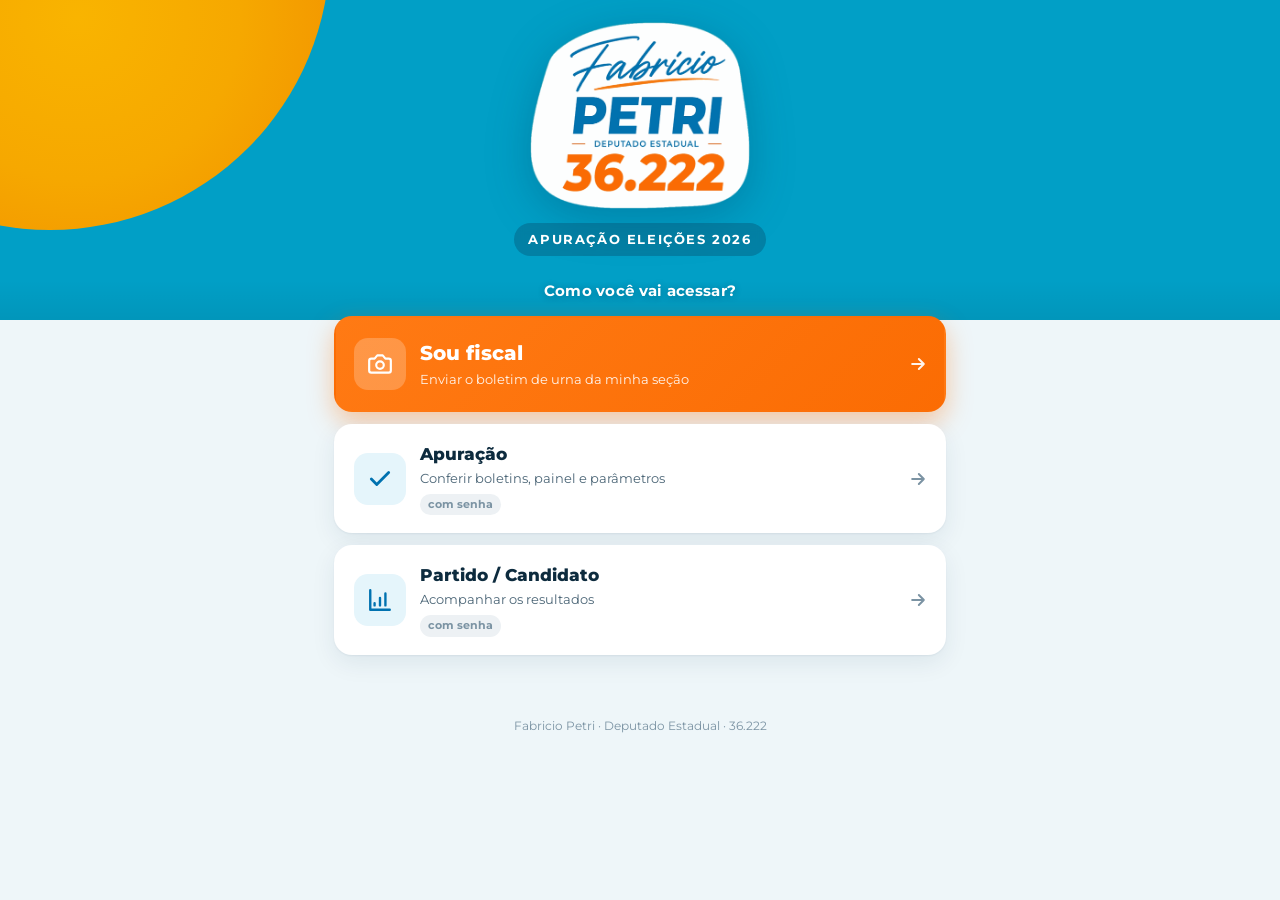
==== index.html @ ef349362 "Add files via upload" ====
<!doctype html>
<html lang="pt-BR">
<head>
  <meta charset="utf-8">
  <meta name="viewport" content="width=device-width, initial-scale=1, viewport-fit=cover">
  <meta name="theme-color" content="#019fc6">
  <title>Apuração — Fabricio Petri 36.222</title>
  <meta name="description" content="Apuração da campanha Fabricio Petri 36.222 — fiscais, apuração e partido">
  <link rel="icon" href="assets/img/favicon.png">
  <link rel="apple-touch-icon" href="assets/img/icon-192.png">
  <link rel="manifest" href="manifest.webmanifest">
  <link rel="preconnect" href="https://fonts.googleapis.com">
  <link rel="preconnect" href="https://fonts.gstatic.com" crossorigin>
  <link href="https://fonts.googleapis.com/css2?family=Montserrat:wght@500;600;700;800&display=swap" rel="stylesheet">
  <link rel="stylesheet" href="assets/css/app.css">
</head>
<body class="pg-inicio">
  <header class="hero">
    <img class="logo" src="assets/img/logo-480.png" alt="Fabricio Petri — Deputado Estadual 36.222" width="480" height="410">
    <p class="sub">Apuração Eleições 2026</p>
  </header>

  <main class="wrap">
    <h1 class="inicio-titulo">Como você vai acessar?</h1>
    <nav class="acessos" aria-label="Escolha o acesso">
      <a class="acesso acesso-fiscal" href="fiscal.html">
        <span class="acesso-icone" data-icone="camera"></span>
        <span class="acesso-txt"><b>Sou fiscal</b><span>Enviar o boletim de urna da minha seção</span></span>
        <span class="acesso-seta" data-icone="seta"></span>
      </a>
      <a class="acesso" href="apuracao.html">
        <span class="acesso-icone" data-icone="check"></span>
        <span class="acesso-txt"><b>Apuração</b><span>Conferir boletins, painel e parâmetros</span><span class="acesso-chave" id="st-apuracao">com senha</span></span>
        <span class="acesso-seta" data-icone="seta"></span>
      </a>
      <a class="acesso" href="partido.html">
        <span class="acesso-icone" data-icone="grafico"></span>
        <span class="acesso-txt"><b>Partido / Candidato</b><span>Acompanhar os resultados</span><span class="acesso-chave" id="st-partido">com senha</span></span>
        <span class="acesso-seta" data-icone="seta"></span>
      </a>
    </nav>
  </main>
  <p class="rodape">Fabricio Petri · Deputado Estadual · 36.222</p>

  <script src="assets/js/config.js"></script>
  <script src="assets/js/core.js"></script>
  <script src="assets/js/common.js"></script>
  <script>
    (function () {
      App.bannerDemo('Para usar de verdade, configure a planilha (veja o guia).');
      var ICON = App.ICON;
      ICON.grafico = '<svg viewBox="0 0 24 24" fill="none" stroke="currentColor" stroke-width="2.2" stroke-linecap="round" stroke-linejoin="round"><path d="M3 3v18h18"/><path d="M7 15v2M12 10v7M17 6v11"/></svg>';
      App.$$('[data-icone]').forEach(function (el) { el.innerHTML = ICON[el.dataset.icone] || ''; });
      // mostra se já existe sessão aberta neste aparelho
      [['apuracao', '#st-apuracao'], ['partido', '#st-partido']].forEach(function (x) {
        var s = App.sessao.get(x[0]);
        if (s) { var el = App.$(x[1]); el.textContent = 'conectado'; el.classList.add('on'); }
      });
      if ('serviceWorker' in navigator && location.protocol === 'https:') navigator.serviceWorker.register('sw.js').catch(function () {});
    })();
  </script>
</body>
</html>
---- assets/css/app.css ----
/* =====================================================================
 * Apuração Fabricio Petri 36.222 — estilos
 * Cores da campanha: #019fc6 (azul) #f6a800 (amarelo) #fb6c03 (laranja) #ffffff
 * ===================================================================== */
:root {
  --azul: #019fc6;
  --azul-esc: #0072b0;      /* azul do logotipo */
  --azul-noite: #0a3550;
  --amarelo: #f6a800;
  --laranja: #fb6c03;
  --laranja-esc: #e86100;
  --branco: #ffffff;

  --fundo: #eef6f9;
  --card: #ffffff;
  --linha: #d9e7ee;
  --linha-forte: #b9d0dc;
  --texto: #0d2b3e;
  --texto-2: #4b6576;
  --texto-3: #7b93a3;
  --trilho: #e3edf2;

  --ok: #0f8a5f;
  --ok-bg: #e2f5ec;
  --alerta: #b35c00;
  --alerta-bg: #fff3df;
  --perigo: #c62e2e;
  --perigo-bg: #fde8e8;
  --neutro-bg: #edf1f4;

  --validado: #0072b0;
  --pendente: #e86100;

  --raio: 18px;
  --raio-sm: 12px;
  --sombra: 0 1px 2px rgba(10, 53, 80, .06), 0 8px 24px rgba(10, 53, 80, .08);
  --sombra-forte: 0 18px 50px rgba(10, 53, 80, .22);
  --fonte: 'Montserrat', system-ui, -apple-system, 'Segoe UI', Roboto, sans-serif;
}

* { box-sizing: border-box; }
html { -webkit-text-size-adjust: 100%; }
body {
  margin: 0; font-family: var(--fonte); color: var(--texto); background: var(--fundo);
  font-size: 15px; line-height: 1.45; -webkit-font-smoothing: antialiased;
}
img { max-width: 100%; display: block; }
button, input, select, textarea { font: inherit; color: inherit; }
a { color: var(--azul-esc); }
[hidden] { display: none !important; }
.sr-only { position: absolute; width: 1px; height: 1px; overflow: hidden; clip: rect(0 0 0 0); white-space: nowrap; }
.num { font-variant-numeric: tabular-nums; }

/* ---------- Faixa do modo demonstração ---------- */
.demo-banner {
  background: repeating-linear-gradient(135deg, #0a3550 0 14px, #0d4263 14px 28px);
  color: #fff; text-align: center; font-size: 12.5px; font-weight: 600; padding: 7px 12px; letter-spacing: .2px;
}
.demo-banner b { color: var(--amarelo); }

/* ---------- Cabeçalho com o "sol" da campanha ---------- */
.hero {
  position: relative; overflow: hidden; background: var(--azul); color: #fff;
  padding: 22px 16px 64px; text-align: center; isolation: isolate;
}
.hero::before {
  content: ''; position: absolute; z-index: -1; width: 560px; height: 560px; border-radius: 50%;
  left: -230px; top: -330px;
  background: radial-gradient(circle at 55% 62%, #f9b400 0%, #f6a800 35%, #f08a00 75%, #ec7f00 100%);
}
.hero::after {
  content: ''; position: absolute; z-index: -1; inset: auto 0 0 0; height: 40px;
  background: linear-gradient(to bottom, transparent, rgba(0, 0, 0, .06));
}
.hero .logo { width: min(220px, 58vw); height: auto; margin: 0 auto; filter: drop-shadow(0 10px 22px rgba(0, 40, 70, .25)); }
.hero .sub {
  margin: 14px 0 0; font-weight: 700; font-size: 13px; letter-spacing: 1.6px; text-transform: uppercase;
  display: inline-flex; align-items: center; gap: 8px; background: rgba(10, 53, 80, .28);
  padding: 7px 14px; border-radius: 99px; backdrop-filter: blur(4px);
}

.wrap { max-width: 640px; margin: -40px auto 0; padding: 0 14px 40px; position: relative; }
.wrap-l { max-width: 1240px; margin: 0 auto; padding: 18px 16px 48px; }

/* ---------- Cartões ---------- */
.card {
  background: var(--card); border-radius: var(--raio); box-shadow: var(--sombra);
  padding: 20px; margin-bottom: 16px;
}
.card h2, .card h3 { margin: 0 0 4px; }
.card-titulo { display: flex; align-items: center; justify-content: space-between; gap: 12px; margin-bottom: 14px; }
.card-titulo h2 { font-size: 17px; font-weight: 800; }
.card-titulo h3 { font-size: 15px; font-weight: 800; }
.muted { color: var(--texto-2); }
.small { font-size: 13px; }
.tiny { font-size: 12px; }

/* ---------- Formulários ---------- */
.campo { margin-bottom: 16px; }
.campo:last-child { margin-bottom: 0; }
.campo > label, .rotulo {
  display: block; font-weight: 700; font-size: 13px; margin-bottom: 6px; color: var(--texto);
}
.campo .ajuda { font-size: 12.5px; color: var(--texto-2); margin-top: 5px; }
.input, select.input, textarea.input {
  width: 100%; min-height: 52px; padding: 12px 14px; font-size: 16px; border-radius: var(--raio-sm);
  border: 1.5px solid var(--linha-forte); background: #fff; outline: none; transition: border-color .15s, box-shadow .15s;
  appearance: none; -webkit-appearance: none;
}
select.input {
  background-image: url("data:image/svg+xml,%3Csvg xmlns='http://www.w3.org/2000/svg' width='14' height='14' viewBox='0 0 24 24' fill='none' stroke='%230072b0' stroke-width='3' stroke-linecap='round' stroke-linejoin='round'%3E%3Cpath d='M6 9l6 6 6-6'/%3E%3C/svg%3E");
  background-repeat: no-repeat; background-position: right 14px center; padding-right: 40px;
}
textarea.input { min-height: 110px; resize: vertical; }
.input:focus { border-color: var(--azul); box-shadow: 0 0 0 4px rgba(1, 159, 198, .18); }
.input:disabled { background: #f3f7f9; color: var(--texto-3); }
.input.erro { border-color: var(--perigo); box-shadow: 0 0 0 4px rgba(198, 46, 46, .12); }
.grid-2 { display: grid; grid-template-columns: 1fr 1fr; gap: 12px; }
.grid-3 { display: grid; grid-template-columns: repeat(3, 1fr); gap: 12px; }
@media (max-width: 560px) { .grid-2, .grid-3 { grid-template-columns: 1fr; } }

.votos-box {
  display: flex; align-items: center; gap: 14px; border: 2px solid var(--linha-forte); border-radius: 16px;
  padding: 10px 12px 10px 16px; background: linear-gradient(180deg, #fff, #f7fbfd);
}
.votos-box:focus-within { border-color: var(--laranja); box-shadow: 0 0 0 4px rgba(251, 108, 3, .15); }
.votos-box .cand { flex: 1; min-width: 0; }
.votos-box .cand b { display: block; font-size: 15px; color: var(--azul-esc); font-weight: 800; }
.votos-box .cand span { font-size: 12px; color: var(--texto-2); font-weight: 600; }
.votos-input {
  width: 128px; font-size: 38px; font-weight: 800; text-align: center; border: 0; outline: none;
  color: var(--laranja); background: transparent; letter-spacing: 1px; padding: 4px 0; font-variant-numeric: tabular-nums;
}
.votos-input::placeholder { color: #c9d7df; }

/* Foto do BU */
.foto-area { border: 2px dashed var(--linha-forte); border-radius: 16px; padding: 16px; text-align: center; background: #f8fbfd; }
.foto-area.tem-foto { border-style: solid; border-color: var(--azul); padding: 10px; }
.foto-area.erro { border-color: var(--perigo); background: var(--perigo-bg); }
.foto-area .icone { width: 44px; height: 44px; margin: 4px auto 8px; color: var(--azul); }
.foto-area p { margin: 0 0 12px; font-size: 13.5px; color: var(--texto-2); }
.foto-botoes { display: flex; gap: 10px; justify-content: center; flex-wrap: wrap; }
.foto-prev { position: relative; }
.foto-prev img { width: 100%; max-height: 360px; object-fit: contain; border-radius: 10px; background: #fff; }
.foto-prev .trocar { position: absolute; right: 8px; bottom: 8px; }
.foto-input { position: absolute; width: 1px; height: 1px; opacity: 0; pointer-events: none; }

/* Identificação do fiscal lembrada */
.ident-resumo {
  display: flex; align-items: center; gap: 12px; background: #f0f8fb; border: 1px solid var(--linha);
  border-radius: 14px; padding: 10px 12px;
}
.avatar {
  width: 42px; height: 42px; border-radius: 50%; flex: none; display: grid; place-items: center;
  background: var(--azul); color: #fff; font-weight: 800; font-size: 16px;
}
.ident-resumo .info { flex: 1; min-width: 0; }
.ident-resumo .info b { display: block; white-space: nowrap; overflow: hidden; text-overflow: ellipsis; }
.ident-resumo .info span { font-size: 13px; color: var(--texto-2); }

/* ---------- Botões ---------- */
.btn {
  display: inline-flex; align-items: center; justify-content: center; gap: 8px; min-height: 46px;
  padding: 10px 18px; border-radius: 12px; border: 0; cursor: pointer; font-weight: 700; font-size: 15px;
  background: var(--azul-esc); color: #fff; transition: transform .08s, filter .15s, background .15s; text-decoration: none;
  white-space: nowrap; -webkit-tap-highlight-color: transparent;
}
.btn:hover { filter: brightness(1.06); }
.btn:active { transform: scale(.98); }
.btn:disabled { opacity: .55; cursor: not-allowed; transform: none; }
.btn svg { width: 18px; height: 18px; flex: none; }
.btn-primario { background: linear-gradient(180deg, #ff7a14, var(--laranja)); box-shadow: 0 6px 16px rgba(251, 108, 3, .32); }
.btn-azul { background: var(--azul); }
.btn-sec { background: #fff; color: var(--azul-esc); border: 1.5px solid var(--linha-forte); }
.btn-sec:hover { background: #f3f9fc; filter: none; }
.btn-ghost { background: transparent; color: var(--azul-esc); padding: 8px 10px; min-height: 38px; }
.btn-ghost:hover { background: rgba(0, 114, 176, .08); filter: none; }
.btn-ok { background: var(--ok); }
.btn-perigo { background: var(--perigo); }
.btn-perigo-sec { background: #fff; color: var(--perigo); border: 1.5px solid #f1c0c0; }
.btn-sm { min-height: 36px; padding: 6px 12px; font-size: 13.5px; border-radius: 10px; }
.btn-xl { min-height: 58px; font-size: 17px; border-radius: 16px; width: 100%; }
.btn-bloco { width: 100%; }
.btn .spin { width: 18px; height: 18px; border: 2.5px solid rgba(255, 255, 255, .4); border-top-color: #fff; border-radius: 50%; animation: gira .7s linear infinite; }
@keyframes gira { to { transform: rotate(360deg); } }

/* ---------- Avisos ---------- */
.aviso { display: flex; gap: 12px; align-items: flex-start; border-radius: 14px; padding: 12px 14px; margin-bottom: 16px; font-size: 14px; }
.aviso svg { width: 20px; height: 20px; flex: none; margin-top: 1px; }
.aviso b { display: block; }
.aviso .acao { margin-left: auto; align-self: center; }
.aviso-alerta { background: var(--alerta-bg); color: #7a3e00; border: 1px solid #f5d39b; }
.aviso-perigo { background: var(--perigo-bg); color: #8a1f1f; border: 1px solid #f3c3c3; }
.aviso-ok { background: var(--ok-bg); color: #0b5c40; border: 1px solid #b9e6d1; }
.aviso-info { background: #e5f5fb; color: #0a4a6b; border: 1px solid #bfe3f1; }

/* ---------- Selos de status ---------- */
.selo {
  display: inline-flex; align-items: center; gap: 6px; font-size: 12px; font-weight: 700; padding: 4px 10px;
  border-radius: 99px; white-space: nowrap; line-height: 1.3;
}
.selo::before { content: ''; width: 7px; height: 7px; border-radius: 50%; background: currentColor; }
.selo-VALIDADO { background: #e2f0f8; color: var(--validado); }
.selo-PENDENTE { background: #fff0e4; color: #b34700; }
.selo-REJEITADO { background: var(--perigo-bg); color: var(--perigo); }
.selo-DESCARTADO { background: var(--neutro-bg); color: #66798a; }
.selo-AGUARDANDO { background: #fff6d6; color: #8a6300; }
.selo-ENVIADO { background: var(--ok-bg); color: var(--ok); }
.selo-ERRO { background: var(--perigo-bg); color: var(--perigo); }

/* ---------- Lista de envios do fiscal ---------- */
.lista { list-style: none; margin: 0; padding: 0; }
.lista li { display: flex; align-items: center; gap: 12px; padding: 12px 0; border-top: 1px solid var(--linha); }
.lista li:first-child { border-top: 0; padding-top: 0; }
.lista .sec-num {
  width: 48px; height: 48px; border-radius: 12px; background: #eef7fb; color: var(--azul-esc); flex: none;
  display: grid; place-items: center; text-align: center; font-weight: 800; line-height: 1; font-size: 17px;
}
.lista .sec-num small { display: block; font-size: 9px; font-weight: 700; letter-spacing: .6px; color: var(--texto-3); margin-bottom: 2px; }
.lista .meio { flex: 1; min-width: 0; }
.lista .meio b { display: block; font-size: 14px; white-space: nowrap; overflow: hidden; text-overflow: ellipsis; }
.lista .meio span { font-size: 12.5px; color: var(--texto-2); }
.lista .dir { text-align: right; }
.lista .dir .v { font-weight: 800; font-size: 18px; color: var(--laranja); }

.vazio { text-align: center; color: var(--texto-3); padding: 18px 6px; font-size: 14px; }

/* ---------- Diálogos ---------- */
.modal-fundo {
  position: fixed; inset: 0; background: rgba(6, 30, 46, .55); z-index: 100; display: flex;
  align-items: flex-end; justify-content: center; padding: 0; animation: aparece .15s ease-out; backdrop-filter: blur(2px);
}
.modal {
  background: #fff; width: 100%; max-width: 560px; max-height: 92vh; overflow: auto; border-radius: 22px 22px 0 0;
  padding: 22px 20px calc(20px + env(safe-area-inset-bottom)); box-shadow: var(--sombra-forte); animation: sobe .2s ease-out;
}
.modal.largo { max-width: 980px; }
.modal h2 { margin: 0 0 4px; font-size: 19px; font-weight: 800; }
.modal .topo { display: flex; align-items: flex-start; justify-content: space-between; gap: 12px; margin-bottom: 14px; }
.modal .fechar { background: var(--neutro-bg); border: 0; width: 36px; height: 36px; border-radius: 50%; cursor: pointer; flex: none; display: grid; place-items: center; }
.modal .fechar svg { width: 18px; height: 18px; }
.modal .acoes { display: flex; gap: 10px; margin-top: 18px; flex-wrap: wrap; }
.modal .acoes .btn { flex: 1; }
@media (min-width: 640px) {
  .modal-fundo { align-items: center; padding: 20px; }
  .modal { border-radius: 22px; padding: 26px; }
}
@keyframes aparece { from { opacity: 0; } }
@keyframes sobe { from { transform: translateY(30px); opacity: .6; } }

.resumo-envio { border-radius: 16px; background: #f4fafc; border: 1px solid var(--linha); overflow: hidden; }
.resumo-envio .linha { display: flex; justify-content: space-between; gap: 12px; padding: 11px 14px; border-top: 1px solid var(--linha); font-size: 14px; }
.resumo-envio .linha:first-child { border-top: 0; }
.resumo-envio .linha span { color: var(--texto-2); }
.resumo-envio .linha b { text-align: right; }
.resumo-envio .destaque { background: #fff7ef; }
.resumo-envio .destaque b { font-size: 30px; color: var(--laranja); line-height: 1; }
.resumo-envio img { width: 100%; max-height: 220px; object-fit: contain; background: #fff; }

.sucesso-icone { width: 76px; height: 76px; border-radius: 50%; margin: 6px auto 14px; display: grid; place-items: center; background: var(--ok-bg); color: var(--ok); }
.sucesso-icone.espera { background: #fff6d6; color: #a07300; }
.sucesso-icone svg { width: 40px; height: 40px; }
.centro { text-align: center; }

/* ---------- Toast ---------- */
.toasts { position: fixed; left: 50%; bottom: 18px; transform: translateX(-50%); z-index: 200; display: flex; flex-direction: column; gap: 8px; width: min(92vw, 420px); pointer-events: none; }
.toast { background: var(--azul-noite); color: #fff; padding: 12px 16px; border-radius: 12px; box-shadow: var(--sombra-forte); font-size: 14px; font-weight: 600; animation: sobe .2s ease-out; pointer-events: auto; }
.toast.erro { background: var(--perigo); }
.toast.ok { background: var(--ok); }

/* ---------- Login ---------- */
.login-pg { min-height: 100vh; display: flex; flex-direction: column; }
.login-pg .hero { padding-bottom: 90px; }
.login-card { max-width: 420px; margin: -64px auto 30px; width: calc(100% - 28px); }
.login-card h1 { font-size: 21px; margin: 0 0 2px; font-weight: 800; }
.senha-box { position: relative; }
.senha-box .ver { position: absolute; right: 6px; top: 50%; transform: translateY(-50%); }

/* ---------- Painel (apuração / partido) ---------- */
.topbar {
  position: sticky; top: 0; z-index: 50; background: var(--azul); color: #fff; overflow: hidden; isolation: isolate;
  box-shadow: 0 2px 12px rgba(0, 60, 90, .2);
}
.topbar::before {
  content: ''; position: absolute; z-index: -1; width: 260px; height: 260px; border-radius: 50%; left: -110px; top: -170px;
  background: radial-gradient(circle at 60% 65%, #f9b400, #f08a00 80%);
}
.topbar-in { max-width: 1240px; margin: 0 auto; display: flex; align-items: center; gap: 12px; padding: 10px 16px; }
.topbar .logo { height: 46px; width: auto; filter: drop-shadow(0 3px 8px rgba(0, 40, 70, .25)); }
.topbar .titulo { flex: 1; min-width: 0; }
.topbar .titulo b { display: block; font-size: 16px; font-weight: 800; line-height: 1.2; }
.topbar .titulo span { font-size: 12px; opacity: .92; font-weight: 600; }
.topbar .btn-topo { background: rgba(255, 255, 255, .16); color: #fff; border: 1px solid rgba(255, 255, 255, .3); }
.topbar .btn-topo:hover { background: rgba(255, 255, 255, .26); filter: none; }
.atualizado { display: inline-flex; align-items: center; gap: 6px; font-size: 12px; font-weight: 600; white-space: nowrap; }
.atualizado .pulso { width: 8px; height: 8px; border-radius: 50%; background: #7ef0b8; box-shadow: 0 0 0 0 rgba(126, 240, 184, .7); animation: pulso 2s infinite; }
.atualizado.off .pulso { background: #ffb4a8; animation: none; }
@keyframes pulso { 70% { box-shadow: 0 0 0 8px rgba(126, 240, 184, 0); } 100% { box-shadow: 0 0 0 0 rgba(126, 240, 184, 0); } }

.abas { background: #fff; border-bottom: 1px solid var(--linha); position: sticky; top: 66px; z-index: 40; }
.abas-in { max-width: 1240px; margin: 0 auto; display: flex; gap: 4px; padding: 0 10px; overflow-x: auto; scrollbar-width: none; }
.abas-in::-webkit-scrollbar { display: none; }
.aba {
  background: none; border: 0; padding: 14px 12px 12px; font-weight: 700; font-size: 14px; color: var(--texto-2);
  border-bottom: 3px solid transparent; cursor: pointer; white-space: nowrap; display: inline-flex; align-items: center; gap: 7px;
}
.aba:hover { color: var(--azul-esc); }
.aba.ativa { color: var(--azul-esc); border-bottom-color: var(--laranja); }
.aba .cont { background: var(--laranja); color: #fff; font-size: 11.5px; min-width: 22px; height: 22px; padding: 0 6px; border-radius: 99px; display: inline-grid; place-items: center; }
.aba .cont.zero { background: var(--neutro-bg); color: var(--texto-3); }

.barra-filtro { display: flex; gap: 10px; align-items: center; flex-wrap: wrap; margin-bottom: 16px; }
.barra-filtro .input { min-height: 44px; width: auto; font-size: 14.5px; padding-top: 8px; padding-bottom: 8px; }
.barra-filtro .esp { flex: 1; }

.kpis { display: grid; grid-template-columns: repeat(4, 1fr); gap: 14px; margin-bottom: 16px; }
@media (max-width: 1000px) { .kpis { grid-template-columns: repeat(2, 1fr); } }
@media (max-width: 420px) { .kpis { gap: 10px; } }
.kpi { background: #fff; border-radius: var(--raio); box-shadow: var(--sombra); padding: 16px 18px; min-width: 0; position: relative; }
.kpi .rot { font-size: 12px; font-weight: 700; color: var(--texto-2); text-transform: uppercase; letter-spacing: .6px; }
.kpi .val { font-size: 30px; font-weight: 800; line-height: 1.15; margin-top: 6px; font-variant-numeric: tabular-nums; color: var(--texto); }
.kpi .det { font-size: 12.5px; color: var(--texto-2); margin-top: 4px; font-weight: 600; }
.kpi.destaque { background: linear-gradient(135deg, var(--azul-esc), #0089c4); color: #fff; }
.kpi.destaque .rot, .kpi.destaque .det { color: rgba(255, 255, 255, .88); }
.kpi.destaque .val { color: #fff; font-size: 38px; }
.kpi.clicavel { cursor: pointer; }
.kpi.clicavel:hover { box-shadow: 0 0 0 2px var(--laranja), var(--sombra); }
@media (max-width: 420px) { .kpi { padding: 14px; } .kpi .val { font-size: 24px; } .kpi.destaque .val { font-size: 30px; } }

/* barra de progresso das urnas */
.progresso { height: 14px; background: var(--trilho); border-radius: 99px; display: flex; overflow: hidden; gap: 2px; }
.progresso > i { display: block; height: 100%; }
.progresso .p-val { background: var(--validado); }
.progresso .p-pen { background: repeating-linear-gradient(135deg, var(--pendente) 0 5px, #ff9a4d 5px 9px); }
.legenda { display: flex; gap: 16px; flex-wrap: wrap; font-size: 12.5px; color: var(--texto-2); font-weight: 600; margin-top: 10px; }
.legenda span { display: inline-flex; align-items: center; gap: 6px; }
.legenda i { width: 12px; height: 12px; border-radius: 3px; display: inline-block; }
.legenda .l-val { background: var(--validado); }
.legenda .l-pen { background: repeating-linear-gradient(135deg, var(--pendente) 0 3px, #ff9a4d 3px 5px); }
.legenda .l-sem { background: var(--trilho); border: 1px solid var(--linha-forte); }

.grade-painel { display: grid; grid-template-columns: 1.6fr 1fr; gap: 16px; }
.grade-painel > .card { margin-bottom: 0; }
@media (max-width: 1000px) { .grade-painel { grid-template-columns: 1fr; } }
.grade-painel + .grade-painel, .grade-painel + .card, .card + .grade-painel { margin-top: 16px; }
.grafico { position: relative; width: 100%; min-width: 0; }
.grade-painel > * { min-width: 0; }
#sec-painel, .wrap-l > section { min-width: 0; }

/* Mapa das urnas */
.mapa { display: grid; grid-template-columns: repeat(auto-fill, minmax(250px, 1fr)); gap: 12px; }
.mapa-local { border: 1px solid var(--linha); border-radius: 14px; padding: 12px; background: #fbfdfe; }
.mapa-local .cab { display: flex; justify-content: space-between; gap: 8px; align-items: baseline; margin-bottom: 8px; }
.mapa-local .cab b { font-size: 13px; line-height: 1.25; }
.mapa-local .cab span { font-size: 12px; color: var(--texto-2); font-weight: 700; white-space: nowrap; }
.chips { display: flex; flex-wrap: wrap; gap: 6px; }
.chip {
  min-width: 44px; padding: 5px 6px 4px; border-radius: 9px; text-align: center; font-size: 12px; font-weight: 800; line-height: 1.1;
  background: var(--trilho); color: var(--texto-2); border: 1px solid transparent; cursor: default; font-variant-numeric: tabular-nums;
}
.chip small { display: block; font-size: 10.5px; font-weight: 700; opacity: .9; margin-top: 1px; }
.chip.VALIDADO { background: var(--validado); color: #fff; }
.chip.PENDENTE { background: repeating-linear-gradient(135deg, var(--pendente) 0 5px, #f47a1d 5px 9px); color: #fff; }
.chip.dup { box-shadow: 0 0 0 2px #fff, 0 0 0 4px var(--perigo); }
.chip.inativa { opacity: .45; text-decoration: line-through; }
button.chip { cursor: pointer; border: 1px solid var(--linha-forte); background: #fff; color: var(--texto); }
button.chip:hover { border-color: var(--azul); }

/* Tabela */
.tabela-wrap { overflow-x: auto; margin: 0 -4px; }
table.tabela { width: 100%; border-collapse: collapse; font-size: 14px; }
.tabela th { text-align: left; font-size: 11.5px; text-transform: uppercase; letter-spacing: .6px; color: var(--texto-2); font-weight: 700; padding: 10px 8px; border-bottom: 2px solid var(--linha); white-space: nowrap; }
.tabela td { padding: 11px 8px; border-bottom: 1px solid var(--linha); vertical-align: middle; }
.tabela tr:last-child td { border-bottom: 0; }
.tabela .r { text-align: right; font-variant-numeric: tabular-nums; }
.tabela tbody tr:hover { background: #f7fbfd; }
.tabela tfoot td { font-weight: 800; border-top: 2px solid var(--linha); }
.mini-barra { height: 8px; border-radius: 99px; background: var(--trilho); display: flex; overflow: hidden; gap: 1px; min-width: 70px; }
.mini-barra i { display: block; height: 100%; }

/* Cartões de conferência */
.conf-lista { display: grid; grid-template-columns: repeat(auto-fill, minmax(300px, 1fr)); gap: 14px; }
.conf {
  background: #fff; border-radius: 16px; box-shadow: var(--sombra); padding: 16px; display: flex; flex-direction: column; gap: 12px;
  border-left: 5px solid var(--pendente);
}
.conf.dup { border-left-color: var(--perigo); }
.conf .l1 { display: flex; justify-content: space-between; gap: 10px; align-items: flex-start; }
.conf .local { font-weight: 800; font-size: 14.5px; line-height: 1.3; }
.conf .secao { font-size: 13px; color: var(--texto-2); font-weight: 700; }
.conf .votos { font-size: 30px; font-weight: 800; color: var(--laranja); line-height: 1; font-variant-numeric: tabular-nums; text-align: right; }
.conf .votos small { display: block; font-size: 11px; color: var(--texto-3); font-weight: 700; letter-spacing: .5px; }
.conf .fiscal { font-size: 13px; color: var(--texto-2); display: flex; flex-wrap: wrap; gap: 4px 12px; }
.conf .fiscal a { font-weight: 700; text-decoration: none; }
.conf .acoes { display: flex; gap: 8px; margin-top: auto; }
.conf .acoes .btn { flex: 1; }

.dup-grupo { border: 2px solid #f3c3c3; background: #fff8f8; border-radius: 18px; padding: 14px; margin-bottom: 14px; }
.dup-grupo h3 { margin: 0 0 10px; font-size: 15px; color: #8a1f1f; display: flex; gap: 8px; align-items: center; }
.dup-grupo h3 svg { width: 18px; height: 18px; }

/* Visualizador da foto */
.conf-modal { display: grid; grid-template-columns: 1.3fr 1fr; gap: 20px; }
@media (max-width: 760px) { .conf-modal { grid-template-columns: 1fr; } .foto-viewer { max-height: 55vh; min-height: 200px; } }
.conf-modal > * { min-width: 0; }
.modal { overflow-x: hidden; }
.foto-viewer {
  background: #0d2b3e; border-radius: 14px; min-height: 280px; max-height: 70vh; overflow: auto; position: relative;
  display: flex; align-items: flex-start; justify-content: center;
}
.foto-viewer img { width: 100%; height: auto; cursor: zoom-in; transform-origin: top center; }
.foto-viewer.zoom img { width: 220%; max-width: none; cursor: zoom-out; }
.foto-viewer .carregando { color: #cfe2ec; margin: auto; padding: 40px; font-weight: 600; font-size: 14px; text-align: center; }
.foto-ferr { display: flex; gap: 8px; margin-top: 8px; flex-wrap: wrap; }

/* Parâmetros */
.sub-abas { display: inline-flex; background: #fff; border-radius: 12px; padding: 4px; box-shadow: var(--sombra); margin-bottom: 16px; gap: 2px; flex-wrap: wrap; }
.sub-aba { border: 0; background: none; padding: 9px 16px; border-radius: 9px; font-weight: 700; font-size: 14px; color: var(--texto-2); cursor: pointer; }
.sub-aba.ativa { background: var(--azul-esc); color: #fff; }
.local-item { border: 1px solid var(--linha); border-radius: 14px; padding: 14px; margin-bottom: 10px; background: #fff; }
.local-item.inativo { background: #f6f8f9; }
.local-item .cab { display: flex; gap: 10px; align-items: center; margin-bottom: 10px; flex-wrap: wrap; }
.local-item .cab b { flex: 1; min-width: 160px; font-size: 14.5px; }
.chave-linha { display: flex; align-items: center; justify-content: space-between; gap: 14px; padding: 14px 0; border-top: 1px solid var(--linha); }
.chave-linha:first-child { border-top: 0; padding-top: 0; }
.chave-linha b { display: block; font-size: 14.5px; }
.chave-linha span { font-size: 13px; color: var(--texto-2); }

.switch { position: relative; width: 56px; height: 32px; flex: none; }
.switch input { opacity: 0; width: 0; height: 0; position: absolute; }
.switch .trilho { position: absolute; inset: 0; background: #c3d3dc; border-radius: 99px; cursor: pointer; transition: background .2s; }
.switch .trilho::after { content: ''; position: absolute; left: 4px; top: 4px; width: 24px; height: 24px; border-radius: 50%; background: #fff; box-shadow: 0 2px 4px rgba(0, 0, 0, .2); transition: transform .2s; }
.switch input:checked + .trilho { background: var(--ok); }
.switch input:checked + .trilho::after { transform: translateX(24px); }
.switch input:focus-visible + .trilho { box-shadow: 0 0 0 4px rgba(1, 159, 198, .3); }

.status-receb { display: flex; align-items: center; gap: 14px; padding: 16px; border-radius: 16px; margin-bottom: 16px; }
.status-receb.aberto { background: var(--ok-bg); border: 1px solid #b9e6d1; }
.status-receb.fechado { background: var(--perigo-bg); border: 1px solid #f3c3c3; }
.status-receb .txt { flex: 1; }
.status-receb .txt b { display: block; font-size: 15px; }
.status-receb .txt span { font-size: 13px; color: var(--texto-2); }

/* Partido: hero de números */
.placar { display: grid; grid-template-columns: 1.2fr 1fr 1fr; gap: 14px; margin-bottom: 16px; }
@media (max-width: 860px) { .placar { grid-template-columns: 1fr 1fr; } .placar .principal { grid-column: 1 / -1; } }
.placar .principal { background: linear-gradient(135deg, var(--azul-esc), #008fc8); color: #fff; border-radius: var(--raio); padding: 20px 22px; box-shadow: var(--sombra); position: relative; overflow: hidden; }
.placar .principal::after { content: ''; position: absolute; right: -60px; bottom: -90px; width: 220px; height: 220px; border-radius: 50%; background: radial-gradient(circle, rgba(246, 168, 0, .55), rgba(246, 168, 0, 0) 70%); }
.placar .principal .rot { font-size: 12.5px; font-weight: 700; letter-spacing: .7px; text-transform: uppercase; opacity: .92; display: flex; gap: 8px; align-items: center; }
.placar .principal .val { font-size: 52px; font-weight: 800; line-height: 1.05; margin-top: 8px; font-variant-numeric: tabular-nums; }
.placar .principal .det { font-size: 13.5px; margin-top: 6px; font-weight: 600; opacity: .95; }
.placar .principal .rot i { width: 12px; height: 12px; border-radius: 3px; background: #fff; display: inline-block; }
.placar .kpi .rot i { width: 12px; height: 12px; border-radius: 3px; display: inline-block; vertical-align: -1px; margin-right: 4px; }
@media (max-width: 420px) { .placar .principal .val { font-size: 42px; } }

.explica { display: grid; grid-template-columns: 1fr 1fr; gap: 12px; margin-bottom: 16px; }
@media (max-width: 640px) { .explica { grid-template-columns: 1fr; } }
.explica > div { display: flex; gap: 12px; align-items: flex-start; background: #fff; border-radius: 14px; padding: 12px 14px; box-shadow: var(--sombra); font-size: 13.5px; }
.explica i { width: 18px; height: 18px; border-radius: 5px; flex: none; margin-top: 2px; }
.explica b { display: block; font-size: 14px; }

.rodape { text-align: center; color: var(--texto-3); font-size: 12px; padding: 10px 16px 30px; }
.oculto-mobile { }
@media (max-width: 640px) {
  .oculto-mobile { display: none !important; }
  .card { padding: 16px; }
  .wrap-l { padding: 14px 12px 40px; }
  .topbar .logo { height: 38px; }
  .topbar .titulo b { font-size: 14px; }
  .topbar .titulo span { font-size: 11px; }
  .abas { top: 58px; }
}

/* Tabela vira cartões no celular */
@media (max-width: 760px) {
  table.tabela.responsiva thead { display: none; }
  table.tabela.responsiva, .tabela.responsiva tbody, .tabela.responsiva tr, .tabela.responsiva td { display: block; width: 100%; }
  .tabela.responsiva tr { border: 1px solid var(--linha); border-radius: 14px; padding: 10px 12px; margin-bottom: 10px; background: #fff; }
  .tabela.responsiva td { border: 0; padding: 4px 0; display: flex; justify-content: space-between; gap: 12px; text-align: right; }
  .tabela.responsiva td::before { content: attr(data-l); font-size: 11.5px; text-transform: uppercase; letter-spacing: .5px; color: var(--texto-3); font-weight: 700; text-align: left; }
  .tabela.responsiva td.r { text-align: right; }
  .tabela.responsiva tfoot { display: block; }
  .tabela.responsiva tfoot tr { display: block; }
}

@media print {
  .topbar, .abas, .demo-banner, .btn { display: none !important; }
  body { background: #fff; }
}

.girando svg { animation: gira .8s linear infinite; }

/* ---------- Página inicial (link único) ---------- */
.inicio-titulo { font-size: 15px; font-weight: 700; color: #fff; text-align: center; margin: 0 0 14px; letter-spacing: .3px; text-shadow: 0 1px 6px rgba(0, 40, 70, .35); }
.acessos { display: flex; flex-direction: column; gap: 12px; }
.acesso {
  display: flex; align-items: center; gap: 14px; background: #fff; border-radius: var(--raio); box-shadow: var(--sombra);
  padding: 16px 16px 16px 18px; text-decoration: none; color: var(--texto); transition: transform .1s, box-shadow .15s;
  border: 2px solid transparent; -webkit-tap-highlight-color: transparent;
}
.acesso:hover { box-shadow: 0 0 0 2px var(--azul), var(--sombra); }
.acesso:active { transform: scale(.985); }
.acesso:focus-visible { outline: none; box-shadow: 0 0 0 4px rgba(1, 159, 198, .35), var(--sombra); }
.acesso-icone { width: 52px; height: 52px; border-radius: 14px; flex: none; display: grid; place-items: center; background: #e5f5fb; color: var(--azul-esc); }
.acesso-icone svg { width: 26px; height: 26px; }
.acesso-txt { flex: 1; min-width: 0; }
.acesso-txt b { display: block; font-size: 17px; font-weight: 800; }
.acesso-txt span { display: block; font-size: 13px; color: var(--texto-2); margin-top: 2px; }
.acesso-seta { color: var(--texto-3); flex: none; }
.acesso-seta svg { width: 20px; height: 20px; display: block; }
.acesso-txt .acesso-chave { display: inline-block; margin-top: 6px; }
.acesso .acesso-chave { font-size: 11px; font-weight: 700; color: var(--texto-3); background: var(--neutro-bg); padding: 3px 8px; border-radius: 99px; white-space: nowrap; }
.acesso .acesso-chave.on { background: var(--ok-bg); color: var(--ok); }
.acesso-fiscal { background: linear-gradient(135deg, #ff7a14, var(--laranja)); color: #fff; padding-top: 20px; padding-bottom: 20px; box-shadow: 0 10px 26px rgba(251, 108, 3, .35); }
.acesso-fiscal .acesso-icone { background: rgba(255, 255, 255, .22); color: #fff; }
.acesso-fiscal .acesso-txt b { font-size: 20px; }
.acesso-fiscal .acesso-txt span, .acesso-fiscal .acesso-seta { color: rgba(255, 255, 255, .92); }
.acesso-fiscal:hover { box-shadow: 0 0 0 2px #fff, 0 10px 26px rgba(251, 108, 3, .35); }

/* Voltar ao início */
.voltar {
  position: absolute; left: 12px; top: 12px; z-index: 2; display: inline-flex; align-items: center; gap: 6px;
  color: #fff; text-decoration: none; font-weight: 700; font-size: 13px; padding: 7px 12px 7px 9px; border-radius: 99px;
  background: rgba(10, 53, 80, .28); backdrop-filter: blur(4px);
}
.voltar:hover { background: rgba(10, 53, 80, .42); }
.voltar svg { width: 16px; height: 16px; transform: rotate(180deg); }
.topbar a.logo-link { display: block; flex: none; }
.login-voltar { display: block; text-align: center; margin-top: 14px; font-weight: 700; font-size: 14px; text-decoration: none; }
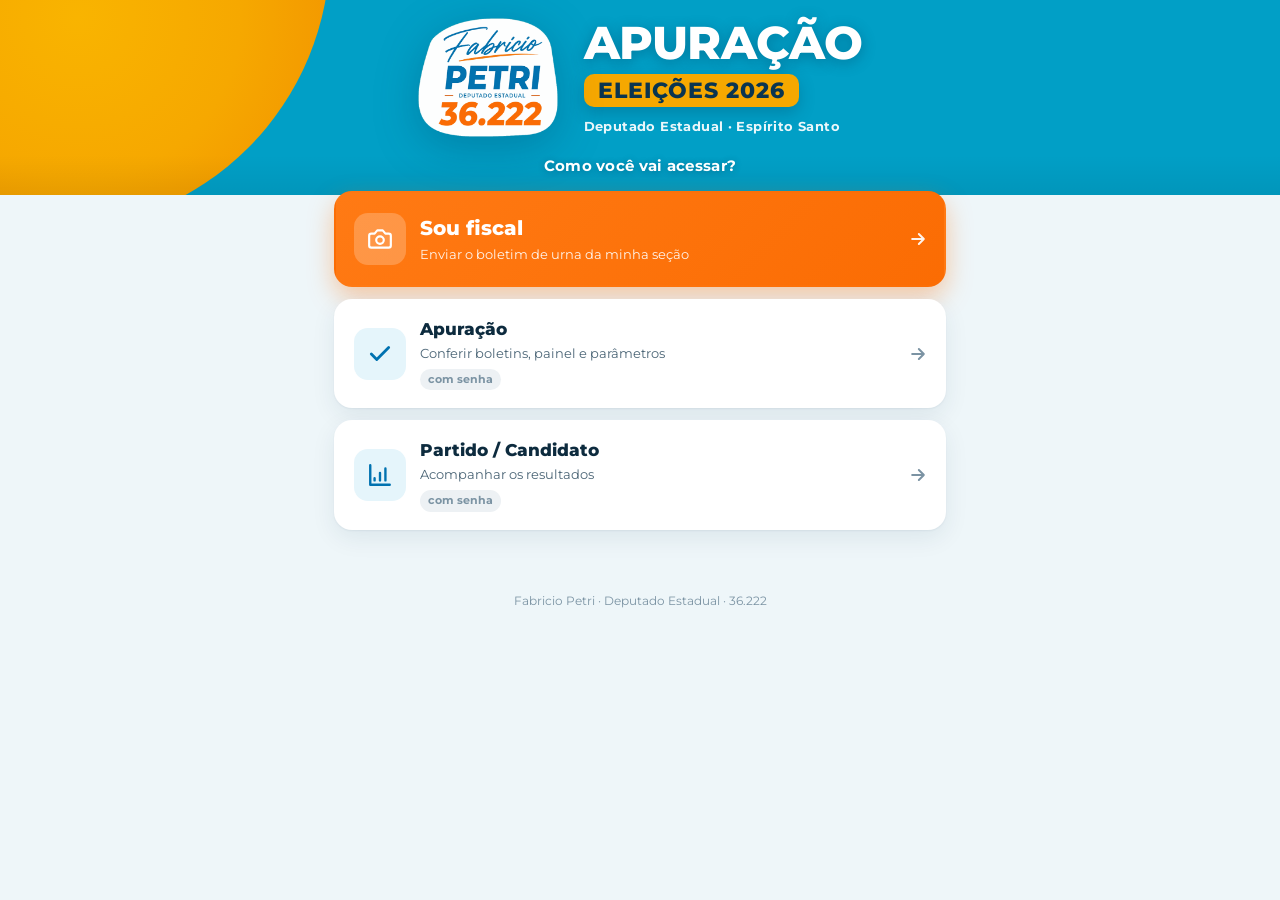
==== commit 6feb8c3d: "Add files via upload" ====
--- a/index.html
+++ b/index.html
@@ -15,13 +15,18 @@
   <link rel="stylesheet" href="assets/css/app.css">
 </head>
 <body class="pg-inicio">
-  <header class="hero">
-    <img class="logo" src="assets/img/logo-480.png" alt="Fabricio Petri — Deputado Estadual 36.222" width="480" height="410">
-    <p class="sub">Apuração Eleições 2026</p>
+  <header class="hero hero-inicio">
+    <div class="hero-in">
+      <img class="logo" src="assets/img/logo-480.png" alt="Fabricio Petri — Deputado Estadual 36.222" width="480" height="410">
+      <div class="hero-titulo">
+        <h1><span class="t1">Apuração</span><span class="t2">Eleições 2026</span></h1>
+        <p>Deputado Estadual · Espírito Santo</p>
+      </div>
+    </div>
   </header>
 
   <main class="wrap">
-    <h1 class="inicio-titulo">Como você vai acessar?</h1>
+    <h2 class="inicio-titulo">Como você vai acessar?</h2>
     <nav class="acessos" aria-label="Escolha o acesso">
       <a class="acesso acesso-fiscal" href="fiscal.html">
         <span class="acesso-icone" data-icone="camera"></span>
--- a/assets/css/app.css
+++ b/assets/css/app.css
@@ -61,7 +61,7 @@
 /* ---------- Cabeçalho com o "sol" da campanha ---------- */
 .hero {
   position: relative; overflow: hidden; background: var(--azul); color: #fff;
-  padding: 22px 16px 64px; text-align: center; isolation: isolate;
+  padding: 14px 16px 54px; text-align: center; isolation: isolate;
 }
 .hero::before {
   content: ''; position: absolute; z-index: -1; width: 560px; height: 560px; border-radius: 50%;
@@ -72,9 +72,9 @@
   content: ''; position: absolute; z-index: -1; inset: auto 0 0 0; height: 40px;
   background: linear-gradient(to bottom, transparent, rgba(0, 0, 0, .06));
 }
-.hero .logo { width: min(220px, 58vw); height: auto; margin: 0 auto; filter: drop-shadow(0 10px 22px rgba(0, 40, 70, .25)); }
+.hero .logo { width: min(150px, 40vw); height: auto; margin: 0 auto; filter: drop-shadow(0 10px 22px rgba(0, 40, 70, .25)); }
 .hero .sub {
-  margin: 14px 0 0; font-weight: 700; font-size: 13px; letter-spacing: 1.6px; text-transform: uppercase;
+  margin: 10px 0 0; font-weight: 800; font-size: 14px; letter-spacing: 1.4px; text-transform: uppercase;
   display: inline-flex; align-items: center; gap: 8px; background: rgba(10, 53, 80, .28);
   padding: 7px 14px; border-radius: 99px; backdrop-filter: blur(4px);
 }
@@ -270,8 +270,8 @@
 
 /* ---------- Login ---------- */
 .login-pg { min-height: 100vh; display: flex; flex-direction: column; }
-.login-pg .hero { padding-bottom: 90px; }
-.login-card { max-width: 420px; margin: -64px auto 30px; width: calc(100% - 28px); }
+.login-pg .hero { padding-bottom: 80px; }
+.login-card { max-width: 420px; margin: -64px auto 30px; width: calc(100% - 28px); position: relative; z-index: 1; }
 .login-card h1 { font-size: 21px; margin: 0 0 2px; font-weight: 800; }
 .senha-box { position: relative; }
 .senha-box .ver { position: absolute; right: 6px; top: 50%; transform: translateY(-50%); }
@@ -341,6 +341,7 @@
 
 .grade-painel { display: grid; grid-template-columns: 1.6fr 1fr; gap: 16px; }
 .grade-painel > .card { margin-bottom: 0; }
+.grade-senhas { grid-template-columns: 1fr 1fr; max-width: 900px; }
 @media (max-width: 1000px) { .grade-painel { grid-template-columns: 1fr; } }
 .grade-painel + .grade-painel, .grade-painel + .card, .card + .grade-painel { margin-top: 16px; }
 .grafico { position: relative; width: 100%; min-width: 0; }
@@ -527,3 +528,66 @@
 .voltar svg { width: 16px; height: 16px; transform: rotate(180deg); }
 .topbar a.logo-link { display: block; flex: none; }
 .login-voltar { display: block; text-align: center; margin-top: 14px; font-weight: 700; font-size: 14px; text-decoration: none; }
+
+/* ---------- Cabeçalho da página inicial ---------- */
+.hero-inicio { padding: 18px 16px 58px; }
+.hero-inicio .hero-in { display: flex; align-items: center; justify-content: center; gap: 26px; max-width: 760px; margin: 0 auto; }
+.hero-inicio .logo { width: 140px; margin: 0; flex: none; }
+.hero-titulo { text-align: left; }
+.hero-titulo h1 { margin: 0; line-height: 1; display: flex; flex-direction: column; gap: 8px; align-items: flex-start; }
+.hero-titulo .t1 {
+  font-size: 46px; font-weight: 800; color: #fff; letter-spacing: -.5px; text-transform: uppercase;
+  text-shadow: 0 3px 14px rgba(0, 50, 80, .35);
+}
+.hero-titulo .t2 {
+  font-size: 22px; font-weight: 800; color: var(--azul-noite); background: var(--amarelo); padding: 6px 14px 5px; border-radius: 10px;
+  letter-spacing: 1px; text-transform: uppercase; box-shadow: 0 6px 16px rgba(0, 50, 80, .25);
+}
+.hero-titulo p { margin: 10px 0 0; color: rgba(255, 255, 255, .92); font-weight: 700; font-size: 13px; letter-spacing: .4px; }
+@media (max-width: 560px) {
+  .hero-inicio { padding: 14px 14px 52px; }
+  .hero-inicio .hero-in { gap: 14px; }
+  .hero-inicio .logo { width: 96px; }
+  .hero-titulo .t1 { font-size: 30px; }
+  .hero-titulo .t2 { font-size: 15px; padding: 5px 10px 4px; border-radius: 8px; }
+  .hero-titulo h1 { gap: 6px; }
+  .hero-titulo p { font-size: 11.5px; margin-top: 8px; }
+}
+@media (max-width: 340px) { .hero-inicio .logo { width: 78px; } .hero-titulo .t1 { font-size: 25px; } }
+
+/* ---------- Barra de filtros ---------- */
+.filtros { display: flex; flex-wrap: wrap; align-items: flex-end; gap: 12px 14px; padding: 14px 16px; margin-bottom: 16px; }
+.filtro { display: flex; flex-direction: column; gap: 5px; flex: 1 1 170px; min-width: 0; }
+.filtro.filtro-largo { flex: 2 1 230px; }
+.filtro label { font-size: 11.5px; font-weight: 700; text-transform: uppercase; letter-spacing: .6px; color: var(--texto-2); }
+.filtro .input { min-height: 44px; font-size: 14.5px; padding-top: 8px; padding-bottom: 8px; }
+.filtro select.input { padding-right: 36px; }
+.filtro-limpar { align-self: flex-end; min-height: 44px; }
+.filtro-legenda { flex-basis: 100%; margin: 2px 0 0; }
+.filtro[hidden] { display: none !important; }
+
+/* ---------- Busca do local (fiscal) ---------- */
+.combo { position: relative; }
+.combo-input { padding-right: 46px; }
+.combo-limpar {
+  position: absolute; right: 8px; top: 50%; transform: translateY(-50%); width: 34px; height: 34px; border: 0; border-radius: 50%;
+  background: var(--neutro-bg); color: var(--texto-2); font-size: 20px; line-height: 1; cursor: pointer;
+}
+.combo-lista {
+  position: absolute; left: 0; right: 0; top: calc(100% + 6px); z-index: 30; list-style: none; margin: 0; padding: 6px;
+  background: #fff; border: 1.5px solid var(--linha-forte); border-radius: 14px; box-shadow: var(--sombra-forte);
+  max-height: min(320px, 50vh); overflow-y: auto; -webkit-overflow-scrolling: touch;
+}
+.combo-lista li { display: flex; align-items: center; justify-content: space-between; gap: 10px; padding: 12px; border-radius: 10px; cursor: pointer; font-weight: 600; font-size: 15px; }
+.combo-lista li small { color: var(--texto-3); font-weight: 600; font-size: 12px; white-space: nowrap; }
+.combo-lista li.ativo, .combo-lista li:hover { background: #e9f6fb; }
+.combo-lista li.escolhido span { color: var(--azul-esc); }
+.combo-lista li mark { background: #ffe7a3; color: inherit; border-radius: 3px; padding: 0 1px; }
+.combo-lista .combo-vazio { color: var(--texto-3); cursor: default; font-weight: 500; }
+.combo-lista .combo-vazio:hover { background: none; }
+@media (max-width: 640px) {
+  .filtros { padding: 12px; gap: 10px; }
+  .filtro, .filtro.filtro-largo { flex: 1 1 140px; }
+  .filtro .input { font-size: 14px; min-height: 42px; }
+  .filtro-legenda { font-size: 11.5px; gap: 10px; }
+}
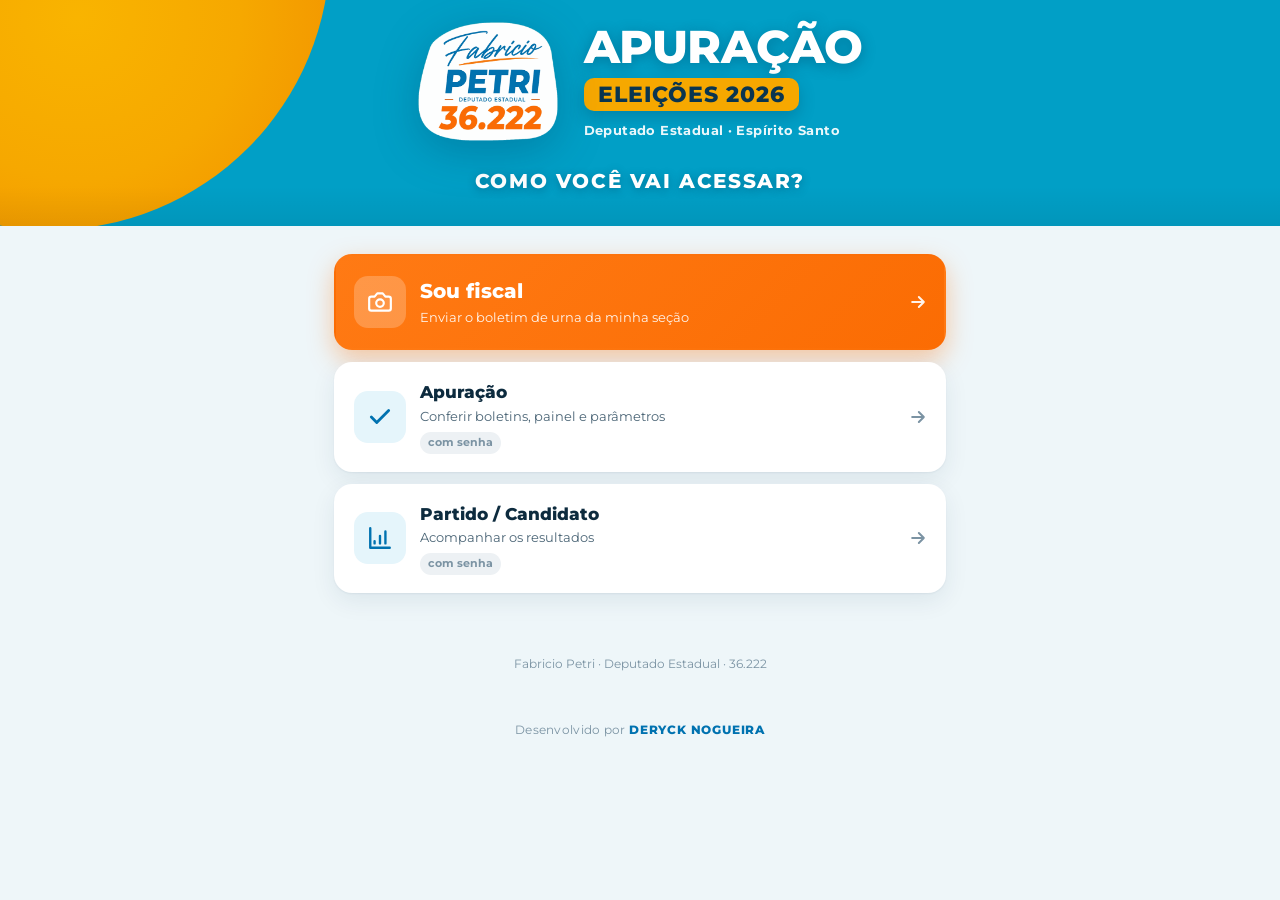
==== commit 4fbc4238: "Add files via upload" ====
--- a/index.html
+++ b/index.html
@@ -23,10 +23,10 @@
         <p>Deputado Estadual · Espírito Santo</p>
       </div>
     </div>
+    <h2 class="inicio-titulo">Como você vai acessar?</h2>
   </header>
 
-  <main class="wrap">
-    <h2 class="inicio-titulo">Como você vai acessar?</h2>
+  <main class="wrap wrap-inicio">
     <nav class="acessos" aria-label="Escolha o acesso">
       <a class="acesso acesso-fiscal" href="fiscal.html">
         <span class="acesso-icone" data-icone="camera"></span>
--- a/assets/css/app.css
+++ b/assets/css/app.css
@@ -128,7 +128,7 @@
 .votos-box .cand b { display: block; font-size: 15px; color: var(--azul-esc); font-weight: 800; }
 .votos-box .cand span { font-size: 12px; color: var(--texto-2); font-weight: 600; }
 .votos-input {
-  width: 128px; font-size: 38px; font-weight: 800; text-align: center; border: 0; outline: none;
+  width: 190px; min-width: 0; font-size: 38px; font-weight: 800; text-align: center; border: 0; outline: none;
   color: var(--laranja); background: transparent; letter-spacing: 1px; padding: 4px 0; font-variant-numeric: tabular-nums;
 }
 .votos-input::placeholder { color: #c9d7df; }
@@ -492,7 +492,12 @@
 .girando svg { animation: gira .8s linear infinite; }
 
 /* ---------- Página inicial (link único) ---------- */
-.inicio-titulo { font-size: 15px; font-weight: 700; color: #fff; text-align: center; margin: 0 0 14px; letter-spacing: .3px; text-shadow: 0 1px 6px rgba(0, 40, 70, .35); }
+.inicio-titulo {
+  font-size: 20px; font-weight: 800; color: #fff; text-align: center; margin: 26px 0 0; letter-spacing: 1.6px; text-transform: uppercase;
+  text-shadow: 0 2px 8px rgba(0, 40, 70, .35);
+}
+.wrap.wrap-inicio { margin-top: 28px; }
+@media (max-width: 560px) { .inicio-titulo { font-size: 16px; margin-top: 20px; letter-spacing: 1.2px; } .wrap.wrap-inicio { margin-top: 22px; } }
 .acessos { display: flex; flex-direction: column; gap: 12px; }
 .acesso {
   display: flex; align-items: center; gap: 14px; background: #fff; border-radius: var(--raio); box-shadow: var(--sombra);
@@ -530,7 +535,7 @@
 .login-voltar { display: block; text-align: center; margin-top: 14px; font-weight: 700; font-size: 14px; text-decoration: none; }
 
 /* ---------- Cabeçalho da página inicial ---------- */
-.hero-inicio { padding: 18px 16px 58px; }
+.hero-inicio { padding: 22px 16px 30px; }
 .hero-inicio .hero-in { display: flex; align-items: center; justify-content: center; gap: 26px; max-width: 760px; margin: 0 auto; }
 .hero-inicio .logo { width: 140px; margin: 0; flex: none; }
 .hero-titulo { text-align: left; }
@@ -545,7 +550,7 @@
 }
 .hero-titulo p { margin: 10px 0 0; color: rgba(255, 255, 255, .92); font-weight: 700; font-size: 13px; letter-spacing: .4px; }
 @media (max-width: 560px) {
-  .hero-inicio { padding: 14px 14px 52px; }
+  .hero-inicio { padding: 16px 14px 24px; }
   .hero-inicio .hero-in { gap: 14px; }
   .hero-inicio .logo { width: 96px; }
   .hero-titulo .t1 { font-size: 30px; }
@@ -591,3 +596,27 @@
   .filtro .input { font-size: 14px; min-height: 42px; }
   .filtro-legenda { font-size: 11.5px; gap: 10px; }
 }
+
+.votos-box .cand { min-width: 110px; }
+@media (max-width: 420px) {
+  .votos-box { padding-left: 14px; gap: 8px; }
+  .votos-input { width: 160px; font-size: 32px; }
+}
+@media (max-width: 350px) { .votos-input { width: 130px; font-size: 27px; } }
+.chip.chip-total { min-width: 64px; background: var(--azul-noite); color: #fff; letter-spacing: .5px; }
+.chip.chip-total.PENDENTE { background: repeating-linear-gradient(135deg, var(--pendente) 0 5px, #f47a1d 5px 9px); }
+
+.acoes-painel { display: flex; gap: 8px; flex-wrap: wrap; justify-content: flex-end; margin-bottom: 12px; }
+.acoes-painel .btn-sec { background: #fff; }
+@media (max-width: 640px) { .acoes-painel { justify-content: stretch; } .acoes-painel .btn { flex: 1 1 auto; } }
+
+/* Crédito do desenvolvedor (todas as telas) */
+.credito { text-align: center; font-size: 12px; color: var(--texto-3); padding: 6px 16px calc(22px + env(safe-area-inset-bottom)); letter-spacing: .3px; }
+.credito b { color: var(--azul-esc); font-weight: 800; letter-spacing: .8px; }
+.rodape + .credito { padding-top: 0; margin-top: -18px; }
+@media print { .credito { display: none; } }
+
+/* Botão do telão em destaque (Partido) */
+.acoes-painel.esquerda { justify-content: flex-start; }
+.btn-telao-destaque { min-height: 50px; padding: 10px 22px; font-size: 16px; border-radius: 14px; }
+.btn-telao-destaque svg { width: 22px; height: 22px; }
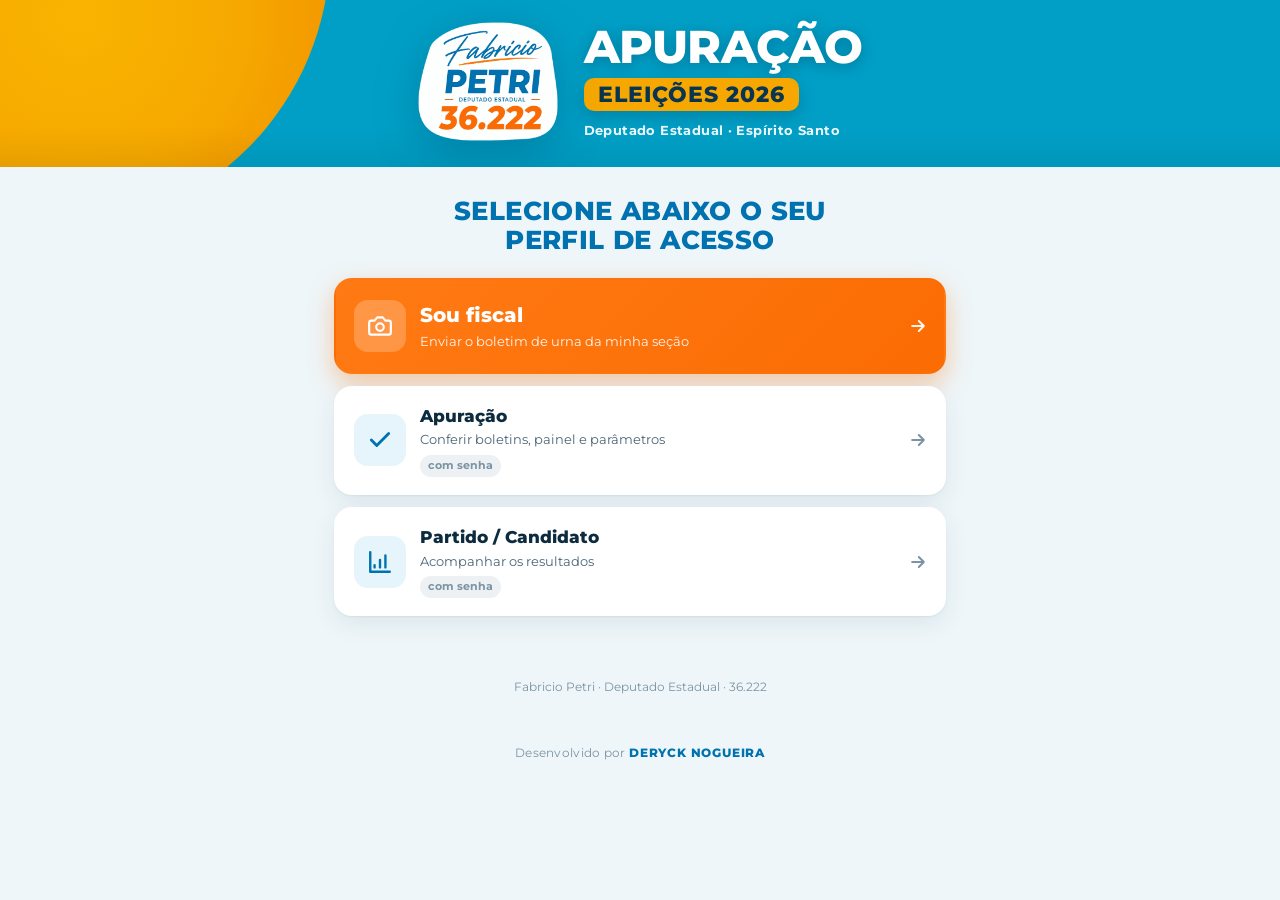
==== commit 6a517d57: "Add files via upload" ====
--- a/index.html
+++ b/index.html
@@ -23,10 +23,10 @@
         <p>Deputado Estadual · Espírito Santo</p>
       </div>
     </div>
-    <h2 class="inicio-titulo">Como você vai acessar?</h2>
   </header>
 
   <main class="wrap wrap-inicio">
+    <h2 class="inicio-chamada">Selecione abaixo o seu<br>perfil de acesso</h2>
     <nav class="acessos" aria-label="Escolha o acesso">
       <a class="acesso acesso-fiscal" href="fiscal.html">
         <span class="acesso-icone" data-icone="camera"></span>
--- a/assets/css/app.css
+++ b/assets/css/app.css
@@ -620,3 +620,12 @@
 .acoes-painel.esquerda { justify-content: flex-start; }
 .btn-telao-destaque { min-height: 50px; padding: 10px 22px; font-size: 16px; border-radius: 14px; }
 .btn-telao-destaque svg { width: 22px; height: 22px; }
+
+/* Chamada da página inicial (abaixo da faixa azul) */
+.inicio-chamada {
+  margin: 0 0 22px; text-align: center; color: var(--azul-esc); font-weight: 800; text-transform: uppercase;
+  font-size: 26px; line-height: 1.12; letter-spacing: .4px;
+}
+.pg-inicio .hero-inicio { padding-bottom: 26px; }
+.pg-inicio .wrap.wrap-inicio { margin-top: 30px; }
+@media (max-width: 560px) { .inicio-chamada { font-size: 20px; margin-bottom: 18px; } .pg-inicio .wrap.wrap-inicio { margin-top: 24px; } }
